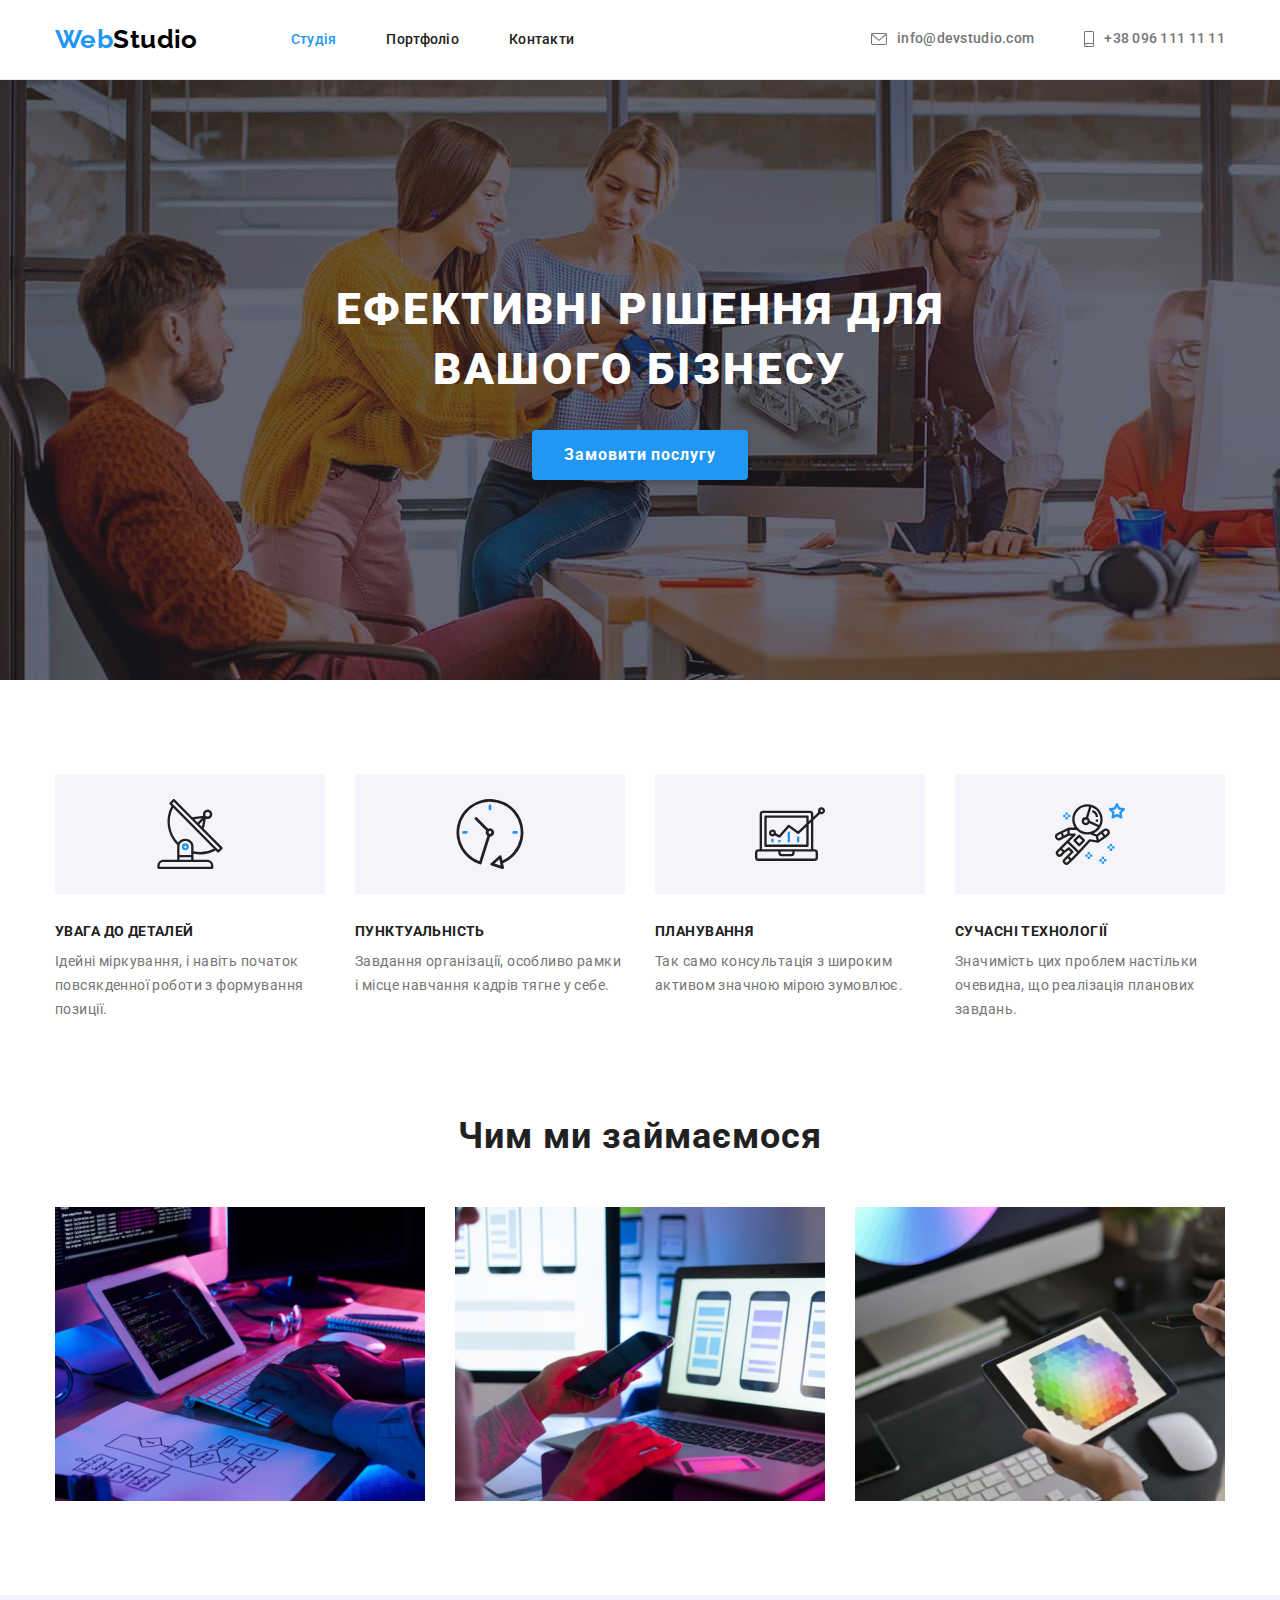
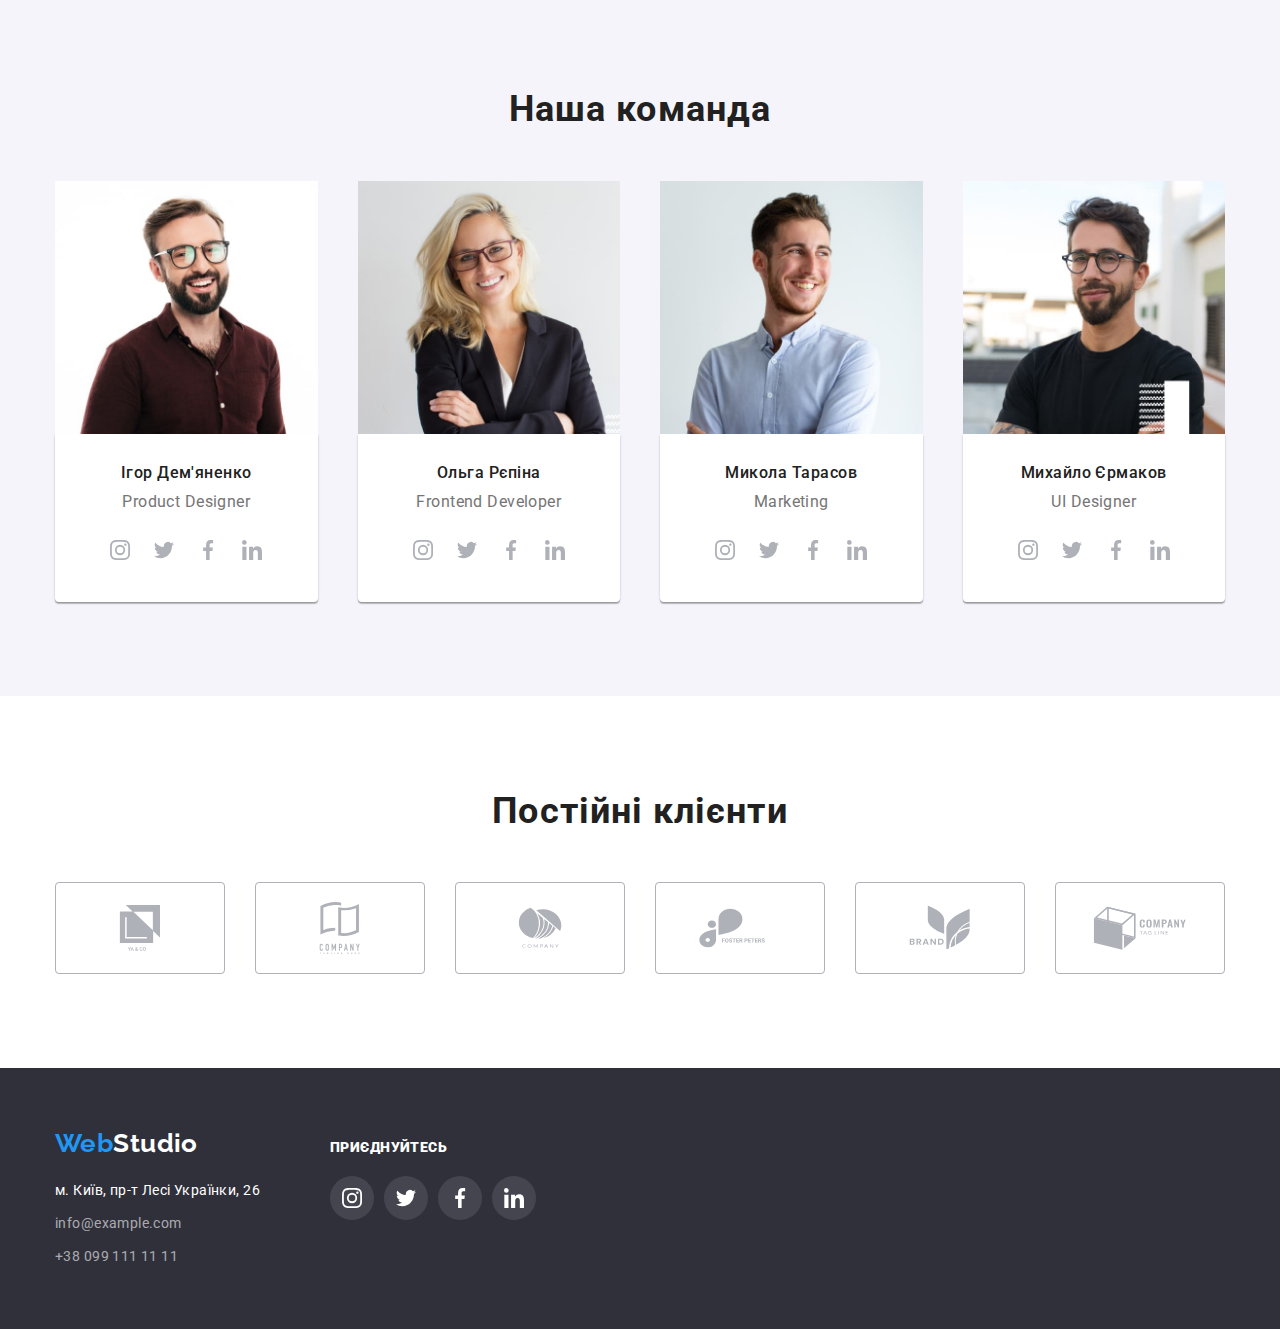
==== index.html @ bdb06216 "зклонував дз4" ====
<!DOCTYPE html>
<html lang="uk">
  <head>
    <meta charset="UTF-8" />
    <meta http-equiv="X-UA-Compatible" content="IE=edge" />
    <meta name="viewport" content="width=device-width, initial-scale=1.0" />
    <title>Document</title>
    <link rel="preconnect" href="https://fonts.googleapis.com" />
    <link rel="preconnect" href="https://fonts.gstatic.com" crossorigin />
    <link
      href="https://fonts.googleapis.com/css2?family=Raleway:wght@700&family=Roboto:wght@400;500;700;900&display=swap"
      rel="stylesheet"
    />
    <link
      rel="stylesheet"
      href="https://cdnjs.cloudflare.com/ajax/libs/modern-normalize/1.0.0/modern-normalize.min.css"
    />
    <link rel="stylesheet" href="./css/styles.css" />
  </head>

  <body>
    <!--HEADER-->
    <header class="header">
      <div class="container header-container">
        <nav class="main-nav">
          <a class="header-text link" href="x"
            ><span class="text-link">Web</span>Studio</a
          >
          <ul class="header-box list">
            <li class="box-item">
              <a class="item-link current link" href="x">Студія</a>
            </li>
            <li class="box-item">
              <a class="item-link link" href="./portfolio.html">Портфоліо</a>
            </li>
            <li class="box-item">
              <a class="item-link link" href="x">Контакти</a>
            </li>
          </ul>
        </nav>

        <div class="header-contact">
          <ul class="header-list list">
            <li class="header-item">
              <a class="link-item link" href="mailto:info@devstudio.com">
                <svg class="header-block-icon" width="16" height="12">
                  <use href="./images/symbol-defs.svg#icon-tel"></use>
                </svg>
                info@devstudio.com</a
              >
            </li>
            <li class="header-item">
              <a class="list-link link" href="tel:+380961111111">
                <svg class="header-block-icon" width="10" height="16">
                  <use href="./images/symbol-defs.svg#icon-smartphone"></use>
                </svg>
                +38 096 111 11 11</a
              >
            </li>
          </ul>
        </div>
      </div>
    </header>

    <!--MAIN-->
    <main class="main">
      <section class="section-hero">
        <div class="container">
          <h1 class="main-title">Ефективні рішення для вашого бізнесу</h1>
          <button class="main-btn" type="button">Замовити послугу</button>
        </div>
      </section>

      <section class="section item">
        <div class="container">
          <h2 class="visually-hidden">переваги</h2>
          <ul class="container-item list">
            <li class="item-lists">
              <h3 class="container-subtitle">УВАГА ДО ДЕТАЛЕЙ</h3>
              <p class="container-text">
                Ідейні міркування, і навіть початок повсякденної роботи з
                формування позиції.
              </p>
            </li>
            <li class="item-lists">
              <h3 class="container-subtitle">ПУНКТУАЛЬНІСТЬ</h3>
              <p class="container-text">
                Завдання організації, особливо рамки і місце навчання кадрів
                тягне у себе.
              </p>
            </li>
            <li class="item-lists">
              <h3 class="container-subtitle">ПЛАНУВАННЯ</h3>
              <p class="container-text">
                Так само консультація з широким активом значною мірою зумовлює.
              </p>
            </li>
            <li class="item-lists">
              <h3 class="container-subtitle">СУЧАСНІ ТЕХНОЛОГІЇ</h3>
              <p class="container-text">
                Значимість цих проблем настільки очевидна, що реалізація
                планових завдань.
              </p>
            </li>
          </ul>
        </div>
      </section>

      <!--Секція Чим ми займаємось-->
      <section class="section box">
        <div class="container">
          <h2 class="box-title">Чим ми займаємося</h2>
          <ul class="box-items list">
            <li class="section-images">
              <img
                class="box-img"
                src="./images/imgcom.jpg"
                alt="робота за компьютером"
                width="370"
                height="294"
              />
            </li>
            <li class="section-images">
              <img
                class="box-img"
                src="./images/imgmob.jpg"
                alt="робота із мобільними додатками"
                width="370"
                height="294"
              />
            </li>
            <li class="section-images">
              <img
                class="box-img"
                src="./images/box.jpg"
                alt="робота із кольором за компьютером"
                width="370"
                height="294"
              />
            </li>
          </ul>
        </div>
      </section>
      <!--Секція наша команда-->
      <section class="section command">
        <div class="container">
          <h2 class="list-title">Наша команда</h2>
          <ul class="list-item list">
            <li class="command-list">
              <img
                class="list-img"
                src="./images/imgid.jpg"
                alt="Ігор Дем'яненко"
                width="270"
                height="260"
              />
              <div class="command-main">
                <h3 class="list-subtitle">Ігор Дем'яненко</h3>
                <p class="list-text">Product Designer</p>
                <ul class="command-social">
                  <li class="command-soc-list">
                    <a class="command-soc-link" href="">
                      <svg class="icon-command" width="20" height="20">
                        <use
                          href="./images/symbol-defs.svg#icon-instagram"
                        ></use>
                      </svg>
                    </a>
                  </li>
                  <li class="command-soc-list">
                    <a class="command-soc-link" href="">
                      <svg class="icon-command" width="20" height="20">
                        <use href="./images/symbol-defs.svg#icon-twitter"></use>
                      </svg>
                    </a>
                  </li>
                  <li class="command-soc-list">
                    <a class="command-soc-link" href="">
                      <svg class="icon-command" width="20" height="20">
                        <use
                          href="./images/symbol-defs.svg#icon-facebook"
                        ></use>
                      </svg>
                    </a>
                  </li>
                  <li class="command-soc-list">
                    <a class="command-soc-link" href="">
                      <svg class="icon-command" width="20" height="20">
                        <use
                          href="./images/symbol-defs.svg#icon-linkedin"
                        ></use>
                      </svg>
                    </a>
                  </li>
                </ul>
              </div>
            </li>
            <li class="command-list">
              <img
                class="list-img"
                src="./images/imgor.jpg"
                alt="Ольга Рєпіна"
                width="270"
                height="260"
              />
              <div class="command-main">
                <h3 class="list-subtitle">Ольга Рєпіна</h3>
                <p class="list-text">Frontend Developer</p>
                <ul class="command-social">
                  <li class="command-soc-list">
                    <a class="command-soc-link" href="">
                      <svg class="icon-command" width="20" height="20">
                        <use
                          href="./images/symbol-defs.svg#icon-instagram"
                        ></use>
                      </svg>
                    </a>
                  </li>
                  <li class="command-soc-list">
                    <a class="command-soc-link" href="">
                      <svg class="icon-command" width="20" height="20">
                        <use href="./images/symbol-defs.svg#icon-twitter"></use>
                      </svg>
                    </a>
                  </li>
                  <li class="command-soc-list">
                    <a class="command-soc-link" href="">
                      <svg class="icon-command" width="20" height="20">
                        <use
                          href="./images/symbol-defs.svg#icon-facebook"
                        ></use>
                      </svg>
                    </a>
                  </li>
                  <li class="command-soc-list">
                    <a class="command-soc-link" href="">
                      <svg class="icon-command" width="20" height="20">
                        <use
                          href="./images/symbol-defs.svg#icon-linkedin"
                        ></use>
                      </svg>
                    </a>
                  </li>
                </ul>
              </div>
            </li>
            <li class="command-list">
              <img
                class="list-img"
                src="./images/imgmt.jpg"
                alt="Микола Тарасов"
                width="270"
                height="260"
              />
              <div class="command-main">
                <h3 class="list-subtitle">Микола Тарасов</h3>
                <p class="list-text">Marketing</p>
                <ul class="command-social">
                  <li class="command-soc-list">
                    <a class="command-soc-link" href="">
                      <svg class="icon-command" width="20" height="20">
                        <use
                          href="./images/symbol-defs.svg#icon-instagram"
                        ></use>
                      </svg>
                    </a>
                  </li>
                  <li class="command-soc-list">
                    <a class="command-soc-link" href="">
                      <svg class="icon-command" width="20" height="20">
                        <use href="./images/symbol-defs.svg#icon-twitter"></use>
                      </svg>
                    </a>
                  </li>
                  <li class="command-soc-list">
                    <a class="command-soc-link" href="">
                      <svg class="icon-command" width="20" height="20">
                        <use
                          href="./images/symbol-defs.svg#icon-facebook"
                        ></use>
                      </svg>
                    </a>
                  </li>
                  <li class="command-soc-list">
                    <a class="command-soc-link" href="">
                      <svg class="icon-command" width="20" height="20">
                        <use
                          href="./images/symbol-defs.svg#icon-linkedin"
                        ></use>
                      </svg>
                    </a>
                  </li>
                </ul>
              </div>
            </li>
            <li class="command-list">
              <img
                class="list-img"
                src="./images/imgme.jpg"
                alt="Михайло Єрмаков"
                width="270"
                height="260"
              />
              <div class="command-main">
                <h3 class="list-subtitle">Михайло Єрмаков</h3>
                <p class="list-text">UI Designer</p>
                <ul class="command-social">
                  <li class="command-soc-list">
                    <a class="command-soc-link" href="">
                      <svg class="icon-command" width="20" height="20">
                        <use
                          href="./images/symbol-defs.svg#icon-instagram"
                        ></use>
                      </svg>
                    </a>
                  </li>
                  <li class="command-soc-list">
                    <a class="command-soc-link" href="">
                      <svg class="icon-command" width="20" height="20">
                        <use href="./images/symbol-defs.svg#icon-twitter"></use>
                      </svg>
                    </a>
                  </li>
                  <li class="command-soc-list">
                    <a class="command-soc-link" href="">
                      <svg class="icon-command" width="20" height="20">
                        <use
                          href="./images/symbol-defs.svg#icon-facebook"
                        ></use>
                      </svg>
                    </a>
                  </li>
                  <li class="command-soc-list">
                    <a class="command-soc-link" href="">
                      <svg class="icon-command" width="20" height="20">
                        <use
                          href="./images/symbol-defs.svg#icon-linkedin"
                        ></use>
                      </svg>
                    </a>
                  </li>
                </ul>
              </div>
            </li>
          </ul>
        </div>
      </section>
      <!--------------------------------section client----------------------------->
      <section class="section">
        <div class="container">
          <h2 class="client-titlle">Постійні клієнти</h2>
          <ul class="client-item">
            <li class="client-list">
              <a class="client-link" href="">
                <svg class="icon-client" width="41" height="46">
                  <use href="./images/symbol-defs.svg#icon-group1"></use>
                </svg>
              </a>
            </li>
            <li class="client-list">
              <a class="client-link" href="">
                <svg class="icon-client" width="4" height="52">
                  <use href="./images/symbol-defs.svg#icon-group"></use>
                </svg>
              </a>
            </li>
            <li class="client-list">
              <a class="client-link" href="">
                <svg class="icon-client" width="43" height="41">
                  <use href="./images/symbol-defs.svg#icon-group3"></use>
                </svg>
              </a>
            </li>
            <li class="client-list">
              <a class="client-link" href="">
                <svg class="icon-client" width="84" height="40">
                  <use href="./images/symbol-defs.svg#icon-group4"></use>
                </svg>
              </a>
            </li>
            <li class="client-list">
              <a class="client-link" href="">
                <svg class="icon-client" width="63" height="45">
                  <use href="./images/symbol-defs.svg#icon-brand"></use>
                </svg>
              </a>
            </li>
            <li class="client-list">
              <a class="client-link" href="">
                <svg class="icon-client" width="94" height="44">
                  <use href="./images/symbol-defs.svg#icon-group5"></use>
                </svg>
              </a>
            </li>
          </ul>
        </div>
      </section>
    </main>

    <!--FOOTER-->
    <footer class="footer">
      <div class="container footer-container">
        <div class="footer-block">
          <a class="footer-link link" href="x"
            ><span class="text-list">Web</span>Studio</a
          >

          <address class="adress-page">
            <ul class="page-box list">
              <li class="box-list">
                <a
                  class="box-link link"
                  href="r-pagehttps://goo.gl/maps/kPVRU7UFDcs5jLM89"
                  target="_blank"
                  rel="noopener noreferrer"
                  >м. Київ, пр-т Лесі Українки, 26</a
                >
              </li>
              <li class="box-list">
                <a class="link-mail link" href="mailto:info@example.com"
                  >info@example.com</a
                >
              </li>
              <li class="box-list">
                <a class="link-tel link" href="tel:+380991111111"
                  >+38 099 111 11 11</a
                >
              </li>
            </ul>
          </address>
        </div>
        <div class="footer-block-wrap">
          <p class="footer-block-title"><b>приєднуйтесь</b></p>
          <ul class="footer-item-icon">
            <li class="footer-block-list">
              <a class="footer-block-link" href="">
                <svg class="footer-block-icon" width="20" height="20">
                  <use href="./images/symbol-defs.svg#icon-instagram"></use>
                </svg>
              </a>
            </li>
            <li class="footer-block-list">
              <a class="footer-block-link" href="">
                <svg class="footer-block-icon" width="20" height="20">
                  <use href="./images/symbol-defs.svg#icon-twitter"></use>
                </svg>
              </a>
            </li>
            <li class="footer-block-list">
              <a class="footer-block-link" href="">
                <svg class="footer-block-icon" width="20" height="20">
                  <use href="./images/symbol-defs.svg#icon-facebook"></use>
                </svg>
              </a>
            </li>

            <li class="footer-block-list">
              <a class="footer-block-link" href="">
                <svg class="footer-block-icon" width="20" height="20">
                  <use href="./images/symbol-defs.svg#icon-linkedin"></use>
                </svg>
              </a>
            </li>
          </ul>
        </div>
      </div>
    </footer>
  </body>
</html>
---- css/styles.css ----
/* колір основного текста  #212121  */
/* вторичний колір #757575 */
/* билий колір основного текста #FFFFFF */
/* акцент колір кнопкі #2196F3 */
/* прозорий білий rgba(255, 255, 255, 0.6) */

:root {
  --primary-text-color: #212121;
  --title-text-color: #757575;
  --acent-color: #2196f3;
  --white-text-color: #ffffff;
  --transparent-white-color: rgba(255, 255, 255, 0.6);
  --black-text-color: #000000;
  --footer-color: #2f303a;
  --color-section-command: #f5f4fa;
  --border-header: #ececec;
  --border-color-portfolio: #f5f4fa;
  --hero-background-color: rgba(47, 48, 58, 0.4);
  --background-color-icon-advantage: #f5f4fa;
  --color-icon-command: #afb1b8;
  --footer-background-icon: rgba(255, 255, 255, 10%);
}
/* html {
  box-sizing: border-box;
}
*,
*::before,
*::after {
  box-sizing: inherit;
} */

body {
  font-family: "Roboto", sans-serif;
  background-color: var(--white-text-color);
  color: var(--primary-text-color);
  font-size: 14px;
  letter-spacing: 0.03em;
}
.container {
  margin: 0 auto;
  padding-left: 15px;
  padding-right: 15px;
  width: 1200px;
  /* outline: 2px solid tomato; */
}

.link {
  text-decoration: none;
}

.list {
  list-style: none;
}

h1,
h2,
h3,
h4,
h5,
h6,
p {
  margin-bottom: 0;
  margin-top: 0;
}

ul,
ol {
  margin: 0;
  padding-left: 0;
}

.visually-hidden {
  position: absolute;
  white-space: nowrap;
  width: 1px;
  height: 1px;
  overflow: hidden;
  border: 0;
  padding: 0;
  clip: rect(0 0 0 0);
  clip-path: inset(50%);
  margin: -1px;
}

.section {
  padding-top: 94px;
  padding-bottom: 94px;
}

img {
  display: block;
  max-width: 100%;
  height: auto;
  /* overflow: hidden; */
}

/*----------------------HEADER-------------------------------------*/

.header {
  border-bottom: 1px solid var(--border-header);
}

.header-container {
  display: flex;
  align-items: center;
}

.main-nav {
  display: flex;
  align-items: center;
}

.header-text {
  padding: 24px 0;
  margin-right: 93px;
}

.header-box {
  display: flex;
  gap: 50px;
}

.header-text {
  font-family: "Raleway", sans-serif;
  font-weight: 700;
  font-size: 26px;
  line-height: 1.19;

  color: var(--black-text-color);
}

.text-link {
  color: var(--acent-color);
}

.item-link {
  padding: 32px 0;
  font-style: normal;
  font-weight: 500;
  line-height: 1.14;
  letter-spacing: 0.02em;

  color: var(--primary-text-color);
}

.item-link:hover,
.item-link:focus {
  color: var(--acent-color);
}

.header-contact {
  display: flex;
  margin-left: auto;
  align-items: center;
}

.header-list {
  display: flex;
  gap: 50px;
}
.header-items {
  margin-right: auto;
}

.header-link {
  font-style: normal;
  font-weight: 500;
  line-height: 1.14;
  letter-spacing: 0.02em;

  color: var(--acent-color);
}

.list-link,
.link-item {
  display: flex;
  align-items: center;

  font-style: normal;
  font-weight: 500;
  line-height: 1.14;
  letter-spacing: 0.02em;

  color: var(--title-text-color);
}

.list-link:hover,
.list-link:focus {
  color: var(--acent-color);
}

.link-item:hover,
.link-item:focus {
  color: var(--acent-color);
}

.header-block-icon {
  box-sizing: border-box;
  fill: currentColor;
  margin-right: 10px;
  margin-bottom: 0;
}

/* ------------Main hero ------------------*/

.section-hero {
  max-width: 1600px;
  min-height: 600px;
  padding-top: 200px;
  padding-bottom: 200px;
  margin-left: auto;
  margin-right: auto;
  background-image: linear-gradient(
      to right,
      rgba(47, 48, 58, 0.4),
      rgba(47, 48, 58, 0.4)
    ),
    url(../images/Img.jpg);
  background-repeat: no-repeat;
}

.main-title {
  margin-left: auto;
  margin-right: auto;
  margin-bottom: 30px;

  max-width: 696px;
  font-weight: 900;
  font-size: 44px;
  line-height: 1.36;
  text-align: center;
  letter-spacing: 0.06em;
  text-transform: uppercase;

  color: var(--white-text-color);
}

.main-btn {
  display: block;
  margin-left: auto;
  margin-right: auto;
  padding: 10px 32px;

  font-style: normal;
  font-weight: 700;
  font-size: 16px;
  line-height: 1.87;
  letter-spacing: 0.06em;
  min-width: 216px;

  cursor: pointer;
  color: var(--white-text-color);
  background: var(--acent-color);
  box-shadow: 0px 4px 4px rgba(0, 0, 0, 0.15);
  border-radius: 4px;
  border: none;
}

.main-btn:hover,
.main-btn:focus {
  color: var(--acent-color);
  background-color: var(--white-text-color);
}

/* -------------Section Переваги------------- */

.container-item {
  display: flex;
}

.item-lists:not(:last-child) {
  margin-right: 30px;
}
.item-lists:not(:last-child) {
  margin-right: 30px;
}

.item-lists::before {
  display: block;
  content: "";
  margin-bottom: 30px;

  width: 270px;
  height: 120px;

  background: var(--background-color-icon-advantage);
  border-radius: 4px;
}

.item-lists:nth-child(1)::before {
  background-image: url(../images/antenna\ 1.svg);
  background-repeat: no-repeat;
  background-position: center;
}

.item-lists:nth-child(2)::before {
  background-image: url(../images/clock.svg);
  background-repeat: no-repeat;
  background-position: center;
}

.item-lists:nth-child(3)::before {
  background-image: url(../images/diagram.svg);
  background-repeat: no-repeat;
  background-position: center;
}

.item-lists:nth-child(4)::before {
  background-image: url(../images/astronaut.svg);
  background-repeat: no-repeat;
  background-position: center;
}

.container-subtitle {
  margin-bottom: 10px;

  font-weight: 700;
  font-size: 14px;
  line-height: 1.14;
  letter-spacing: 0.03em;
  text-transform: uppercase;
  color: var(--primary-text-color);
}

.container-text {
  font-weight: 400;
  line-height: 1.71;
  letter-spacing: 0.03em;
  color: var(--title-text-color);
}

/* ---------Section Чим займаємось------------ */
.box {
  padding-top: 0;
}

.box-title {
  text-align: center;
  margin-bottom: 50px;

  font-weight: 700;
  font-size: 36px;
  line-height: 1.16;
  letter-spacing: 0.03em;
}

.box-items {
  display: flex;
}
.section-images:not(:last-child) {
  margin-right: 30px;
}

/* ----------------------Section Команда ---------------------------*/

.command {
  background-color: var(--color-section-command);
}

.list-title {
  text-align: center;
  margin-bottom: 50px;

  font-weight: 700;
  font-size: 36px;
  line-height: 1.16;
  letter-spacing: 0.03em;
}

.command-list:not(:last-child) {
  padding-right: 30px;
}

.list-item {
  display: flex;
  gap: 10px;
}

.command-main {
  padding-top: 30px;
  padding-bottom: 30px;
  background: #ffffff;
  box-shadow: 0px 1px 3px rgba(0, 0, 0, 0.12), 0px 1px 1px rgba(0, 0, 0, 0.14),
    0px 2px 1px rgba(0, 0, 0, 0.2);
  border-radius: 0px 0px 4px 4px;
}

.list-subtitle {
  margin-bottom: 10px;
  text-align: center;

  font-weight: 500;
  font-size: 16px;
  line-height: 1.18;
  letter-spacing: 0.03em;
}

.list-text {
  text-align: center;
  margin-bottom: 16px;
  font-size: 16px;
  line-height: 1.18;

  color: var(--title-text-color);
}

.command-social {
  display: flex;
  justify-content: center;
  list-style: none;
}
.command-soc-list {
  height: 44px;
  width: 44px;
}

.command-soc-link:hover,
.command-soc-link:focus {
  background-color: var(--acent-color);
  color: var(--white-text-color);
}

.command-soc-link {
  display: flex;
  align-items: center;
  justify-content: center;

  height: 100%;
  width: 100%;
  border-radius: 50%;

  color: var(--color-icon-command);
}

.icon-command {
  fill: currentColor;
}
.icon-command:hover,
.icon-command:focus {
  fill: var(--white-text-color);
}

/* -----------------------section client------------------ */

.client-titlle {
  display: block;
  margin-bottom: 50px;
  font-style: normal;
  font-weight: 700;
  font-size: 36px;
  line-height: 1.17;
  text-align: center;
  letter-spacing: 0.03em;
}

.client-item {
  display: flex;
  gap: 30px;
  padding: 0;
  margin: 0;
  list-style: none;
}

.client-list {
  width: 170px;
  height: 92px;
  align-items: center;
}

.client-link:hover,
.client-link:focus {
  border-color: var(--acent-color);
  color: var(--acent-color);
}

.client-link {
  display: flex;
  width: 170px;
  height: 92px;
  justify-content: center;
  align-items: center;
  border: 1px solid var(--color-icon-command);
  border-radius: 4px;
  box-sizing: border-box;
  color: var(--color-icon-command);
}

.icon-client {
  width: 100%;
  fill: currentColor;
}

.icon-client:hover {
  fill: var(--acent-color);
}

/* ------------------------------FOOTER---------------------------------- */
.footer {
  padding-top: 60px;
  padding-bottom: 60px;
  background: var(--footer-color);
}

.footer-container {
  display: flex;
  align-items: baseline;
}

.footer-link {
  font-family: "Raleway";
  font-style: normal;
  font-weight: 700;
  font-size: 26px;
  line-height: 1.19;

  color: var(--white-text-color);
}

.text-list {
  color: var(--acent-color);
}

.adress-page {
  margin-top: 20px;
}

.box-list:not(:last-child) {
  margin-bottom: 9px;
}

.box-link {
  font-style: normal;
  line-height: 1.71;

  color: var(--white-text-color);
}

.link-mail,
.link-tel {
  font-style: normal;
  line-height: 1.71;

  color: var(--transparent-white-color);
}

.link-mail:hover,
.link-mail:focus {
  color: var(--acent-color);
}

.link-tel:hover,
.link-tel:focus {
  color: var(--acent-color);
}

/* ------------------------------FOOTER 2--------------------------- */

.footer-block-wrap {
  display: block;
  margin-left: 70px;
}

.footer-block-title {
  margin-bottom: 20px;

  font-family: "Roboto";
  font-style: normal;
  font-weight: 700;
  font-size: 14px;
  line-height: 1.14;
  letter-spacing: 0.03em;
  text-transform: uppercase;

  color: var(--white-text-color);
}

.footer-item-icon {
  display: flex;

  gap: 10px;
  list-style: none;
}

.footer-block-list {
  display: flex;
  width: 44px;
  height: 44px;
}

.footer-block-link:hover {
  background-color: var(--acent-color);
}

.footer-block-link {
  display: flex;
  justify-content: center;
  align-items: center;
  width: 100%;
  height: 100%;
  border-radius: 50%;
  background-color: var(--footer-background-icon);
}

.footer-block-icon {
  fill: var(--white-text-color);
}

/* ------------------------------P O R T F O L I O ------------------*/

/* ------------------------------header---------------------------- */

/* ------------------------Main --------------------------------------------*/

.content {
  display: flex;
  justify-content: center;
  align-items: center;
  gap: 8px;
  margin-bottom: 50px;
}

.content-link {
  padding: 6px 24px 6px 24px;

  font-family: "Roboto";
  font-style: normal;
  font-weight: 500;
  font-size: 16px;
  line-height: 1.63;
  text-align: center;
  letter-spacing: 0.03em;
  max-height: 38px;

  background: var(--border-color-portfolio);
  border: transparent;
  border-radius: 4px;
  color: var(--primary-text-color);
}

.content-link:hover,
.content-link:focus {
  color: var(--white-text-color);
  background-color: var(--acent-color);
  box-shadow: 0px 3px 1px rgba(0, 0, 0, 0.1), 0px 1px 2px rgba(0, 0, 0, 0.08),
    0px 2px 2px rgba(0, 0, 0, 0.12);
  border-radius: 4px;
}

.current {
  color: var(--acent-color);
}

/* -------------Section Перелік-------------------- */

.list-inner {
  display: flex;
  flex-wrap: wrap;
  gap: 30px;
}

.item-portfolio-card:hover,
.item-portfolio-card:focus {
  display: block;
  box-shadow: 0px 1px 1px rgba(0, 0, 0, 0.12), 0px 4px 4px rgba(0, 0, 0, 0.06),
    1px 4px 6px rgba(0, 0, 0, 0.16);
}

.inner-title {
  margin-bottom: 4px;

  font-weight: 700;
  font-size: 18px;
  line-height: 2;
  letter-spacing: 0.06em;
  color: var(--primary-text-color);
}

.inner-text {
  font-size: 16px;
  line-height: 1.88;
  letter-spacing: 0.03em;
  color: var(--title-text-color);
}

.discription-list {
  border: 1px solid var(--border-color-portfolio);
  padding: 20px 24px;
  border-top: 0;
}
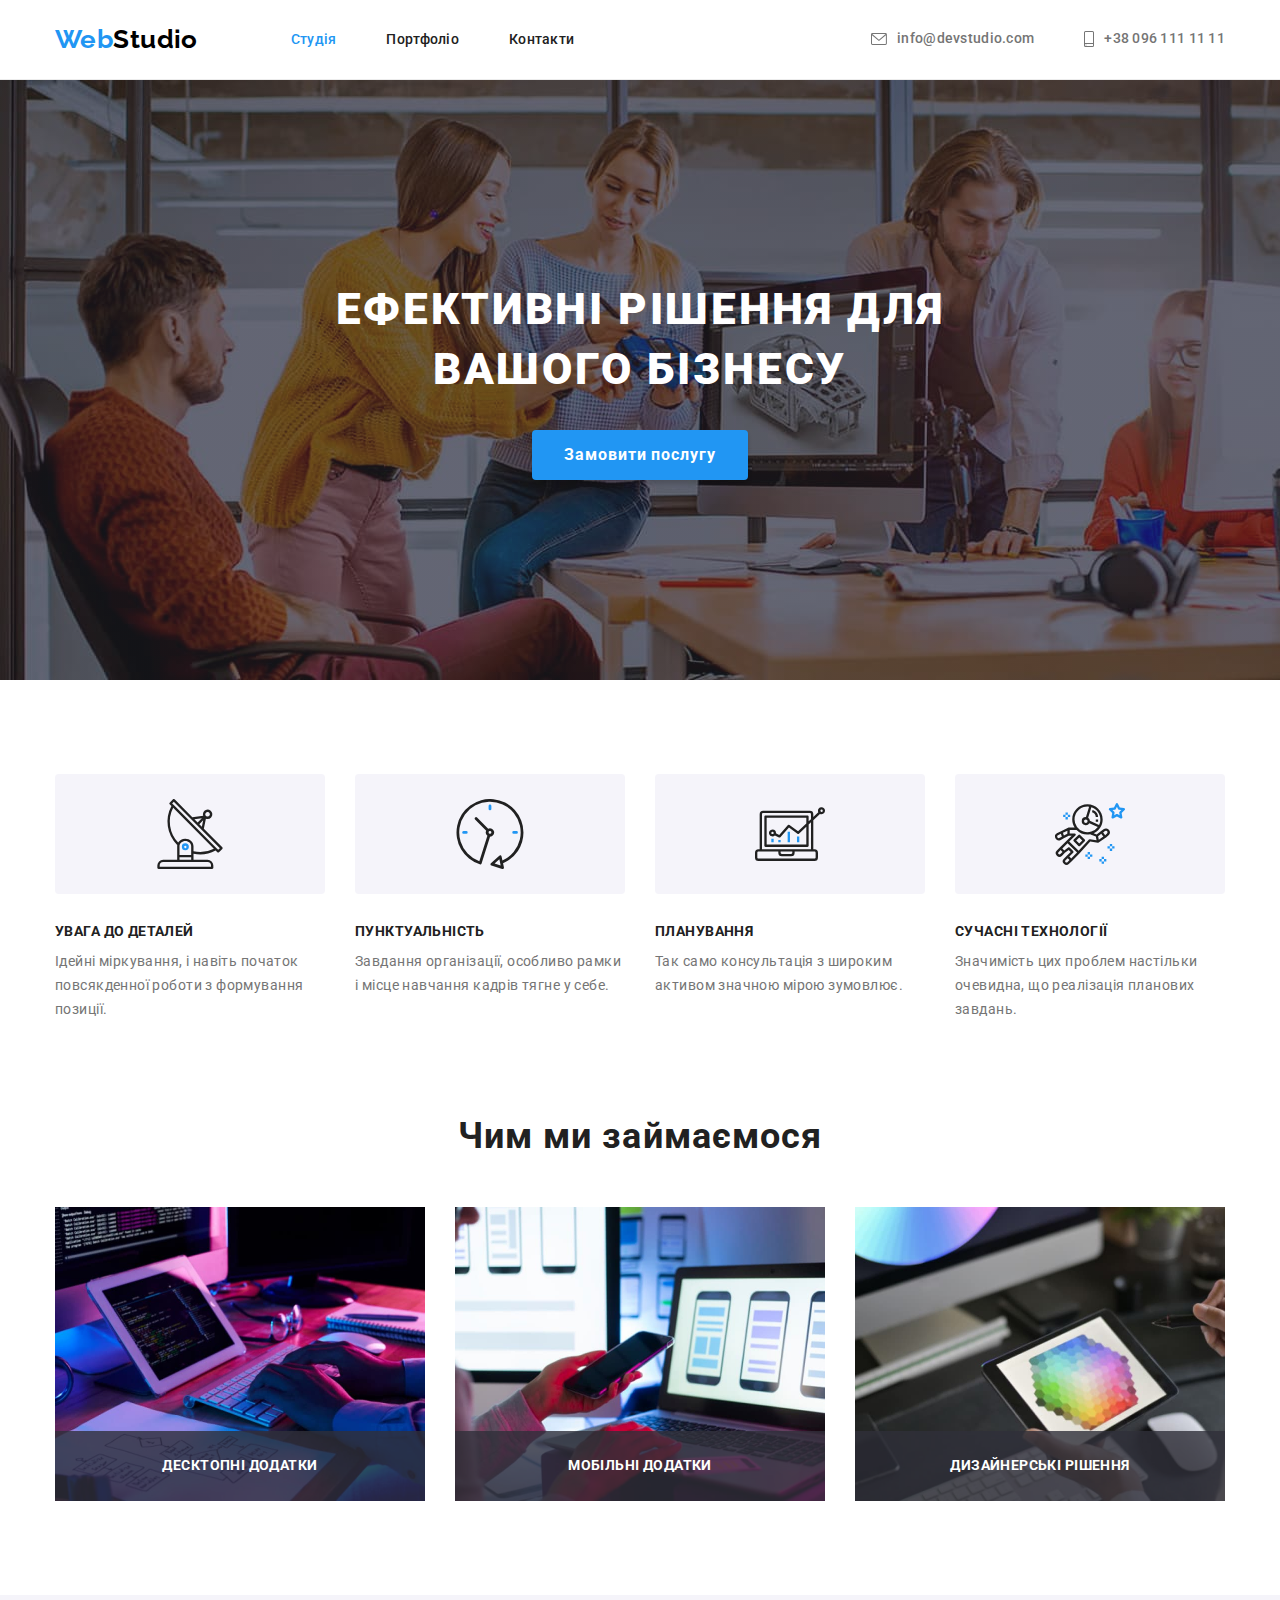
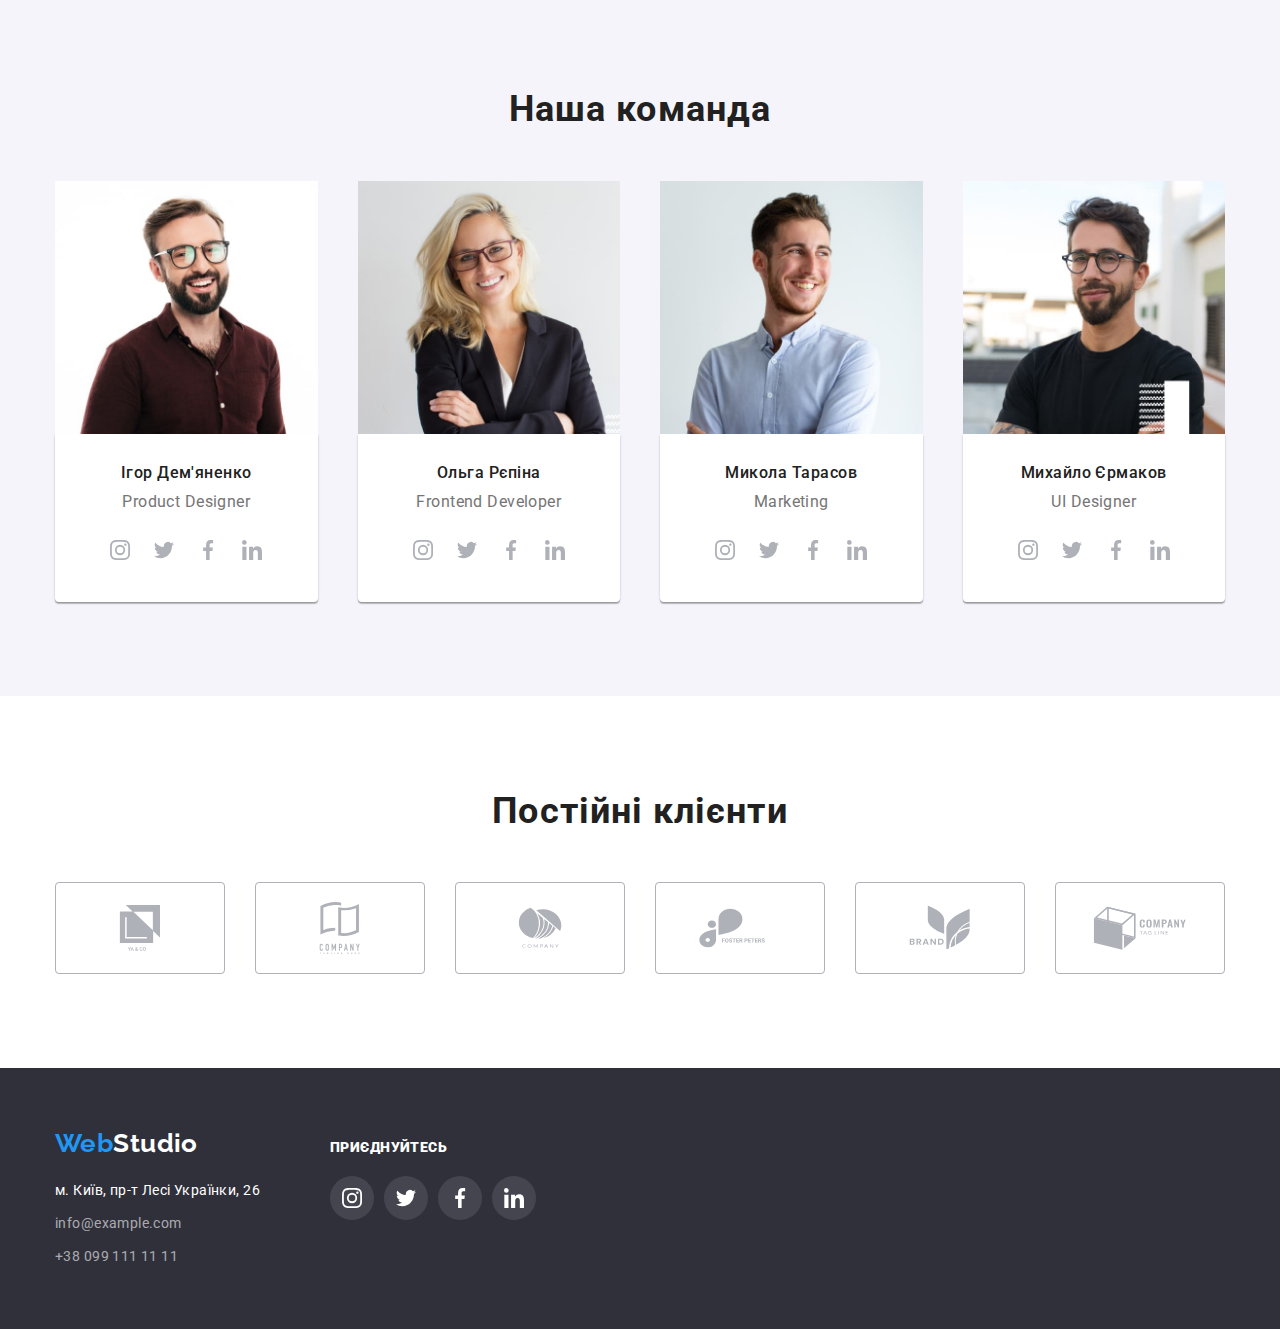
==== commit e4c06eaa: "зробив завдання в portfolio" ====
--- a/index.html
+++ b/index.html
@@ -119,6 +119,9 @@
                 width="370"
                 height="294"
               />
+              <div class="box-position">
+                <h2 class="title-position">Десктопні додатки</h2>
+              </div>
             </li>
             <li class="section-images">
               <img
@@ -128,6 +131,9 @@
                 width="370"
                 height="294"
               />
+              <div class="box-position">
+                <h2 class="title-mabil">Мобільні додатки</h2>
+              </div>
             </li>
             <li class="section-images">
               <img
@@ -137,6 +143,9 @@
                 width="370"
                 height="294"
               />
+              <div class="box-position">
+                <h2 class="title-design">Дизайнерські рішення</h2>
+              </div>
             </li>
           </ul>
         </div>
--- a/css/styles.css
+++ b/css/styles.css
@@ -19,6 +19,8 @@
   --background-color-icon-advantage: #f5f4fa;
   --color-icon-command: #afb1b8;
   --footer-background-icon: rgba(255, 255, 255, 10%);
+  --transition-duration: 1250ms;
+  --transition-timing-function: cubic-bezier(0.4, 0, 0.2, 1);
 }
 /* html {
   box-sizing: border-box;
@@ -135,12 +137,14 @@
 
 .item-link {
   padding: 32px 0;
-  font-style: normal;
+  /* font-style: normal; */
   font-weight: 500;
   line-height: 1.14;
   letter-spacing: 0.02em;
 
   color: var(--primary-text-color);
+
+  transition: color var(--transition-duration) var(--transition-timing-function);
 }
 
 .item-link:hover,
@@ -158,7 +162,7 @@
   display: flex;
   gap: 50px;
 }
-.header-items {
+.header-item {
   margin-right: auto;
 }
 
@@ -182,6 +186,8 @@
   letter-spacing: 0.02em;
 
   color: var(--title-text-color);
+
+  transition: color var(--transition-duration) var(--transition-timing-function);
 }
 
 .list-link:hover,
@@ -199,6 +205,17 @@
   fill: currentColor;
   margin-right: 10px;
   margin-bottom: 0;
+}
+
+.header-line {
+  width: 48px;
+  height: 4px;
+
+  background: #2196f3;
+  border-radius: 2px;
+
+  position: absolute;
+  bottom: 0;
 }
 
 /* ------------Main hero ------------------*/
@@ -212,8 +229,8 @@
   margin-right: auto;
   background-image: linear-gradient(
       to right,
-      rgba(47, 48, 58, 0.4),
-      rgba(47, 48, 58, 0.4)
+      var(--hero-background-color),
+      var(--hero-background-color)
     ),
     url(../images/Img.jpg);
   background-repeat: no-repeat;
@@ -254,6 +271,10 @@
   box-shadow: 0px 4px 4px rgba(0, 0, 0, 0.15);
   border-radius: 4px;
   border: none;
+
+  transition: background-color var(--transition-duration)
+      var(--transition-timing-function),
+    color var(--transition-duration) var(--transition-timing-function);
 }
 
 .main-btn:hover,
@@ -350,6 +371,55 @@
 .section-images:not(:last-child) {
   margin-right: 30px;
 }
+.section-images {
+  position: relative;
+}
+
+.box-position {
+  display: flex;
+  justify-content: center;
+  align-items: center;
+  width: 370px;
+  height: 70px;
+
+  background: rgba(47, 48, 58, 0.8);
+
+  position: absolute;
+  bottom: 0;
+}
+
+.title-position {
+  font-weight: 700;
+  font-size: 14px;
+  line-height: 1.14;
+  text-align: center;
+  letter-spacing: 0.03em;
+  text-transform: uppercase;
+
+  color: var(--white-text-color);
+}
+
+.title-mabil {
+  font-weight: 700;
+  font-size: 14px;
+  line-height: 1.14;
+  text-align: center;
+  letter-spacing: 0.03em;
+  text-transform: uppercase;
+
+  color: var(--white-text-color);
+}
+
+.title-design {
+  font-weight: 700;
+  font-size: 14px;
+  line-height: 1.14;
+  text-align: center;
+  letter-spacing: 0.03em;
+  text-transform: uppercase;
+
+  color: var(--white-text-color);
+}
 
 /* ----------------------Section Команда ---------------------------*/
 
@@ -379,7 +449,7 @@
 .command-main {
   padding-top: 30px;
   padding-bottom: 30px;
-  background: #ffffff;
+  background: var(--white-text-color);
   box-shadow: 0px 1px 3px rgba(0, 0, 0, 0.12), 0px 1px 1px rgba(0, 0, 0, 0.14),
     0px 2px 1px rgba(0, 0, 0, 0.2);
   border-radius: 0px 0px 4px 4px;
@@ -430,10 +500,16 @@
   border-radius: 50%;
 
   color: var(--color-icon-command);
+
+  transition: background-color var(--transition-duration)
+      var(--transition-timing-function),
+    color var(--transition-duration) var(--transition-timing-function);
 }
 
 .icon-command {
   fill: currentColor;
+
+  transition: fill var(--transition-duration) var(--transition-timing-function);
 }
 .icon-command:hover,
 .icon-command:focus {
@@ -445,7 +521,7 @@
 .client-titlle {
   display: block;
   margin-bottom: 50px;
-  font-style: normal;
+
   font-weight: 700;
   font-size: 36px;
   line-height: 1.17;
@@ -462,15 +538,7 @@
 }
 
 .client-list {
-  width: 170px;
-  height: 92px;
-  align-items: center;
-}
-
-.client-link:hover,
-.client-link:focus {
-  border-color: var(--acent-color);
-  color: var(--acent-color);
+  align-items: center;
 }
 
 .client-link {
@@ -483,6 +551,16 @@
   border-radius: 4px;
   box-sizing: border-box;
   color: var(--color-icon-command);
+
+  transition: border-color var(--transition-duration)
+      var(--transition-timing-function),
+    color var(--transition-duration) var(--transition-timing-function);
+}
+
+.client-link:hover,
+.client-link:focus {
+  border-color: var(--acent-color);
+  color: var(--acent-color);
 }
 
 .icon-client {
@@ -490,11 +568,7 @@
   fill: currentColor;
 }
 
-.icon-client:hover {
-  fill: var(--acent-color);
-}
-
-/* ------------------------------FOOTER---------------------------------- */
+/* --------------FOOTER---------------------------------- */
 .footer {
   padding-top: 60px;
   padding-bottom: 60px;
@@ -541,6 +615,8 @@
   line-height: 1.71;
 
   color: var(--transparent-white-color);
+
+  transition: color var(--transition-duration) var(--transition-timing-function);
 }
 
 .link-mail:hover,
@@ -564,7 +640,7 @@
   margin-bottom: 20px;
 
   font-family: "Roboto";
-  font-style: normal;
+
   font-weight: 700;
   font-size: 14px;
   line-height: 1.14;
@@ -582,7 +658,6 @@
 }
 
 .footer-block-list {
-  display: flex;
   width: 44px;
   height: 44px;
 }
@@ -599,6 +674,8 @@
   height: 100%;
   border-radius: 50%;
   background-color: var(--footer-background-icon);
+  transition: background-color var(--transition-duration)
+    var(--transition-timing-function);
 }
 
 .footer-block-icon {
@@ -635,6 +712,11 @@
   border: transparent;
   border-radius: 4px;
   color: var(--primary-text-color);
+
+  transition: background-color var(--transition-duration)
+      var(--transition-timing-function),
+    color var(--transition-duration) var(--transition-timing-function),
+    box-shadow var(--transition-duration) var(--transition-timing-function);
 }
 
 .content-link:hover,
@@ -656,6 +738,15 @@
   display: flex;
   flex-wrap: wrap;
   gap: 30px;
+}
+
+.portfolio-box:hover .portfolio-top-text {
+  transform: rotateY(0);
+}
+
+.item-portfolio-card {
+  transition: box-shadow var(--transition-duration)
+    var(--transition-timing-function);
 }
 
 .item-portfolio-card:hover,
@@ -665,6 +756,34 @@
     1px 4px 6px rgba(0, 0, 0, 0.16);
 }
 
+.wrap-top-box {
+  position: relative;
+  overflow: hidden;
+}
+
+.portfolio-top-text {
+  padding: 63px 24px;
+  height: 100%;
+
+  font-family: "Roboto";
+  font-style: normal;
+  font-weight: 400;
+  font-size: 18px;
+  line-height: 1.56;
+  letter-spacing: 0.03em;
+
+  color: var(--white-text-color);
+  background-color: rgba(33, 150, 243, 0.9);
+
+  position: absolute;
+  top: 0;
+  left: 0;
+  transform: translateY(100%);
+
+  transition: transform var(--transition-duration)
+    var(--transition-timing-function);
+}
+
 .inner-title {
   margin-bottom: 4px;
 
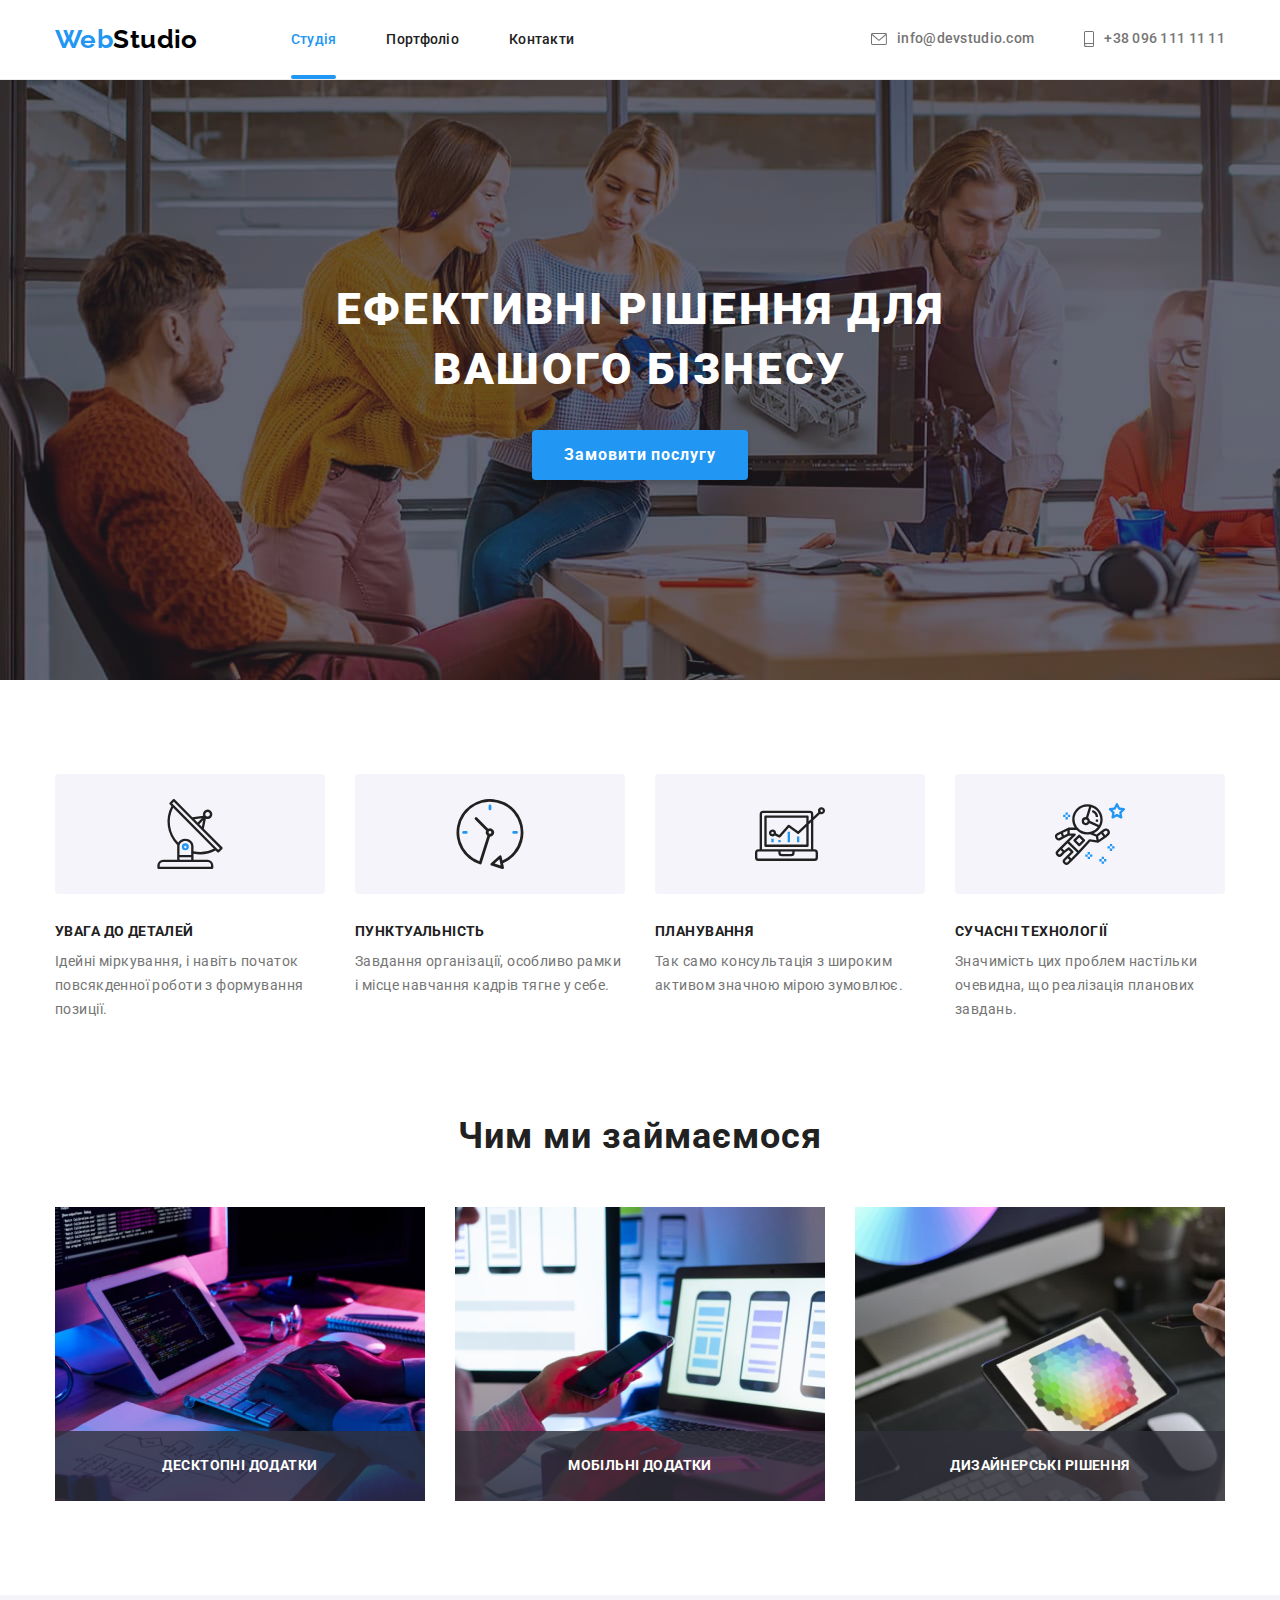
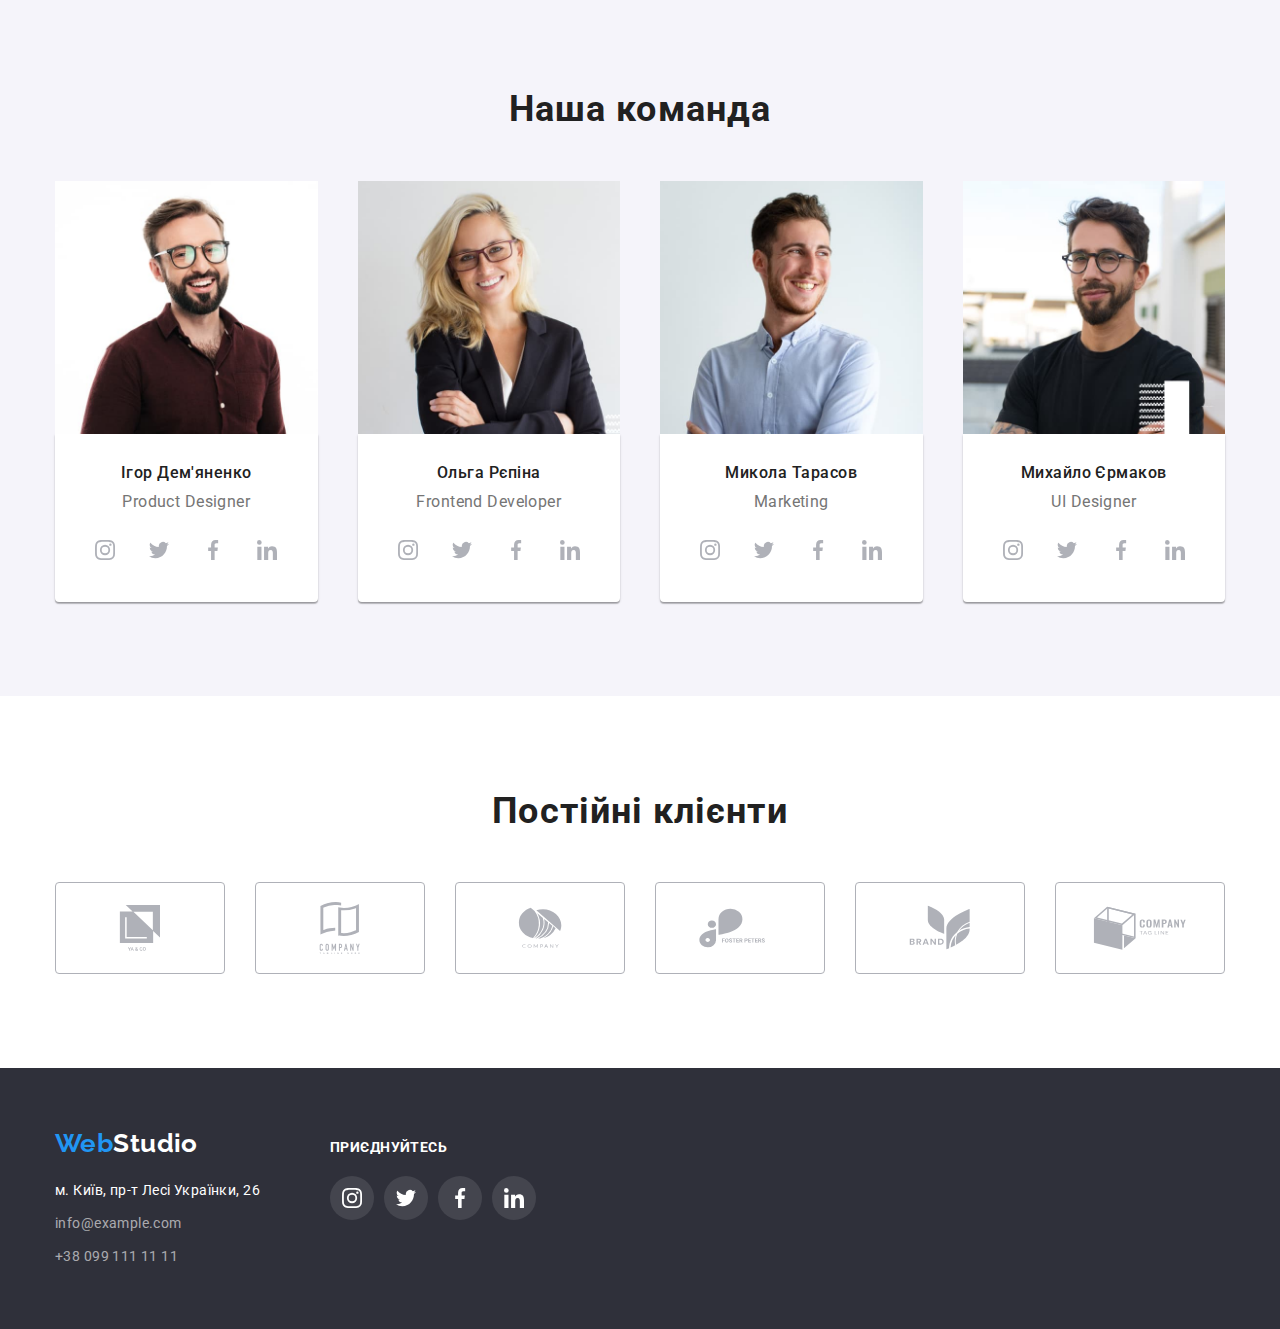
==== commit 427cb164: "зробив 5 дз" ====
--- a/index.html
+++ b/index.html
@@ -67,7 +67,9 @@
       <section class="section-hero">
         <div class="container">
           <h1 class="main-title">Ефективні рішення для вашого бізнесу</h1>
-          <button class="main-btn" type="button">Замовити послугу</button>
+          <button class="main-btn" type="button" data-modal-open>
+            Замовити послугу
+          </button>
         </div>
       </section>
 
@@ -439,7 +441,7 @@
           </address>
         </div>
         <div class="footer-block-wrap">
-          <p class="footer-block-title"><b>приєднуйтесь</b></p>
+          <p class="footer-block-title">приєднуйтесь</p>
           <ul class="footer-item-icon">
             <li class="footer-block-list">
               <a class="footer-block-link" href="">
@@ -474,5 +476,15 @@
         </div>
       </div>
     </footer>
+    <div class="backdrop is-hidden" data-modal>
+      <div class="modal">
+        <button type="button" class="modal-btn" data-modal-close>
+          <svg class="modal-class-icon" width="18" height="18">
+            <use href="./images/symbol-defs.svg#icon-close-black"></use>
+          </svg>
+        </button>
+      </div>
+    </div>
+    <script src="./js/modal.js"></script>
   </body>
 </html>
--- a/css/styles.css
+++ b/css/styles.css
@@ -19,7 +19,7 @@
   --background-color-icon-advantage: #f5f4fa;
   --color-icon-command: #afb1b8;
   --footer-background-icon: rgba(255, 255, 255, 10%);
-  --transition-duration: 1250ms;
+  --transition-duration: 250ms;
   --transition-timing-function: cubic-bezier(0.4, 0, 0.2, 1);
 }
 /* html {
@@ -130,14 +130,34 @@
 
   color: var(--black-text-color);
 }
+.box-items {
+}
+
+.current::after {
+  content: "";
+  display: block;
+  width: 100%;
+  height: 4px;
+
+  background: var(--acent-color);
+  border-radius: 2px;
+  position: absolute;
+  bottom: 0;
+  left: 0;
+
+  /* position: absolute;
+  bottom: 0;
+  left: 0; */
+}
 
 .text-link {
   color: var(--acent-color);
 }
 
 .item-link {
+  position: relative;
   padding: 32px 0;
-  /* font-style: normal; */
+  font-style: normal;
   font-weight: 500;
   line-height: 1.14;
   letter-spacing: 0.02em;
@@ -205,17 +225,6 @@
   fill: currentColor;
   margin-right: 10px;
   margin-bottom: 0;
-}
-
-.header-line {
-  width: 48px;
-  height: 4px;
-
-  background: #2196f3;
-  border-radius: 2px;
-
-  position: absolute;
-  bottom: 0;
 }
 
 /* ------------Main hero ------------------*/
@@ -478,6 +487,7 @@
   display: flex;
   justify-content: center;
   list-style: none;
+  gap: 10px;
 }
 .command-soc-list {
   height: 44px;
@@ -582,7 +592,6 @@
 
 .footer-link {
   font-family: "Raleway";
-  font-style: normal;
   font-weight: 700;
   font-size: 26px;
   line-height: 1.19;
@@ -639,10 +648,7 @@
 .footer-block-title {
   margin-bottom: 20px;
 
-  font-family: "Roboto";
-
-  font-weight: 700;
-  font-size: 14px;
+  font-weight: 700;
   line-height: 1.14;
   letter-spacing: 0.03em;
   text-transform: uppercase;
@@ -699,8 +705,6 @@
 .content-link {
   padding: 6px 24px 6px 24px;
 
-  font-family: "Roboto";
-  font-style: normal;
   font-weight: 500;
   font-size: 16px;
   line-height: 1.63;
@@ -779,6 +783,7 @@
   top: 0;
   left: 0;
   transform: translateY(100%);
+  overflow: auto;
 
   transition: transform var(--transition-duration)
     var(--transition-timing-function);
@@ -806,3 +811,58 @@
   padding: 20px 24px;
   border-top: 0;
 }
+
+/* ---------------BACKDROP--------------------------------- */
+
+.backdrop {
+  position: fixed;
+  width: 100%;
+  height: 100%;
+  top: 0;
+
+  background-color: rgba(0, 0, 0, 0.2);
+
+  transition: opacity translate var(--transition-duration)
+      var(--transition-timing-function),
+    visibility translate var(--transition-duration)
+      var(--transition-timing-function);
+}
+
+.modal {
+  width: 528px;
+  min-height: 581px;
+
+  background: #ffffff;
+  box-shadow: 0px 1px 3px rgba(0, 0, 0, 0.12), 0px 1px 1px rgba(0, 0, 0, 0.14),
+    0px 2px 1px rgba(0, 0, 0, 0.2);
+  border-radius: 4px;
+
+  position: absolute;
+  top: 50%;
+  left: 50%;
+  transform: translate(-50%, -50%);
+}
+
+.modal-btn {
+  display: flex;
+  align-items: center;
+  justify-content: center;
+
+  width: 30px;
+  height: 30px;
+  cursor: pointer;
+
+  background-color: var(--white-text-color);
+  border: 1px solid rgba(0, 0, 0, 0.1);
+  border-radius: 50%;
+
+  position: absolute;
+  right: 10px;
+  top: 10px;
+}
+
+.is-hidden {
+  opacity: 0;
+  visibility: hidden;
+  pointer-events: none;
+}
